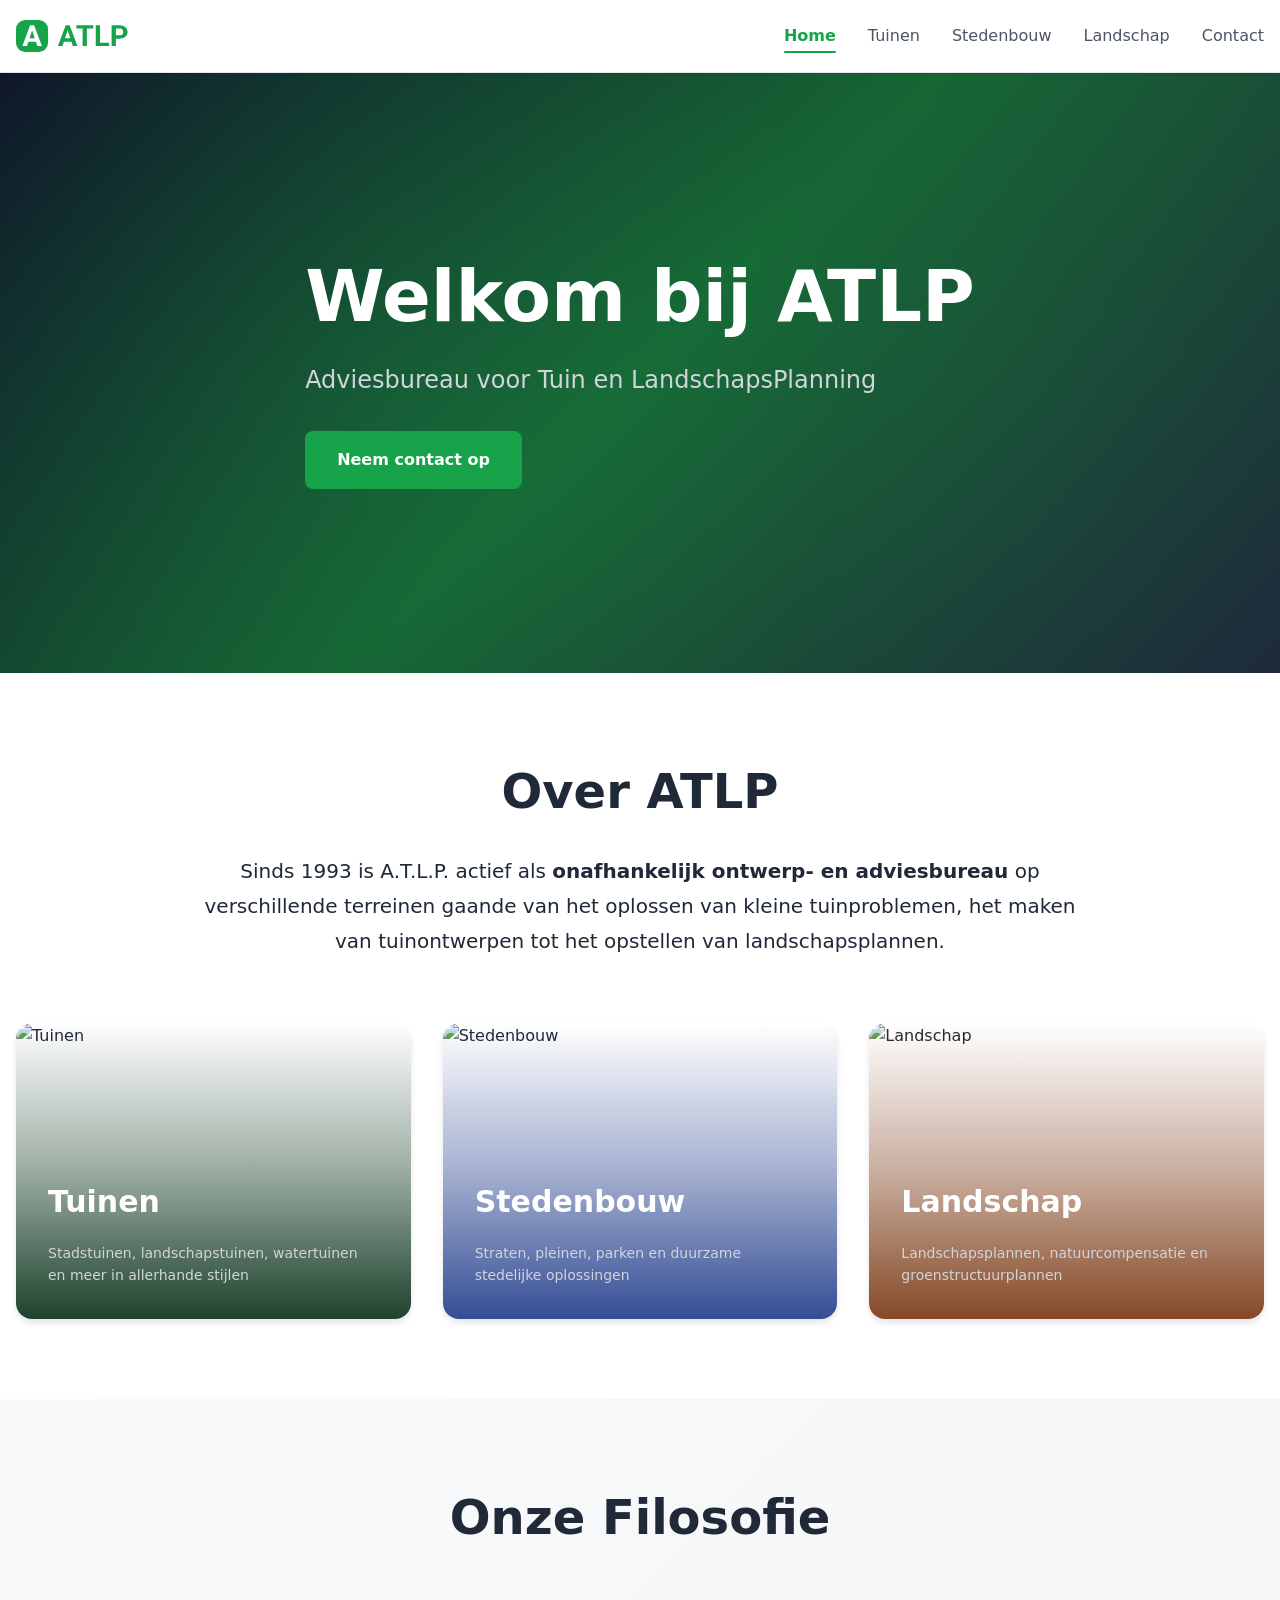
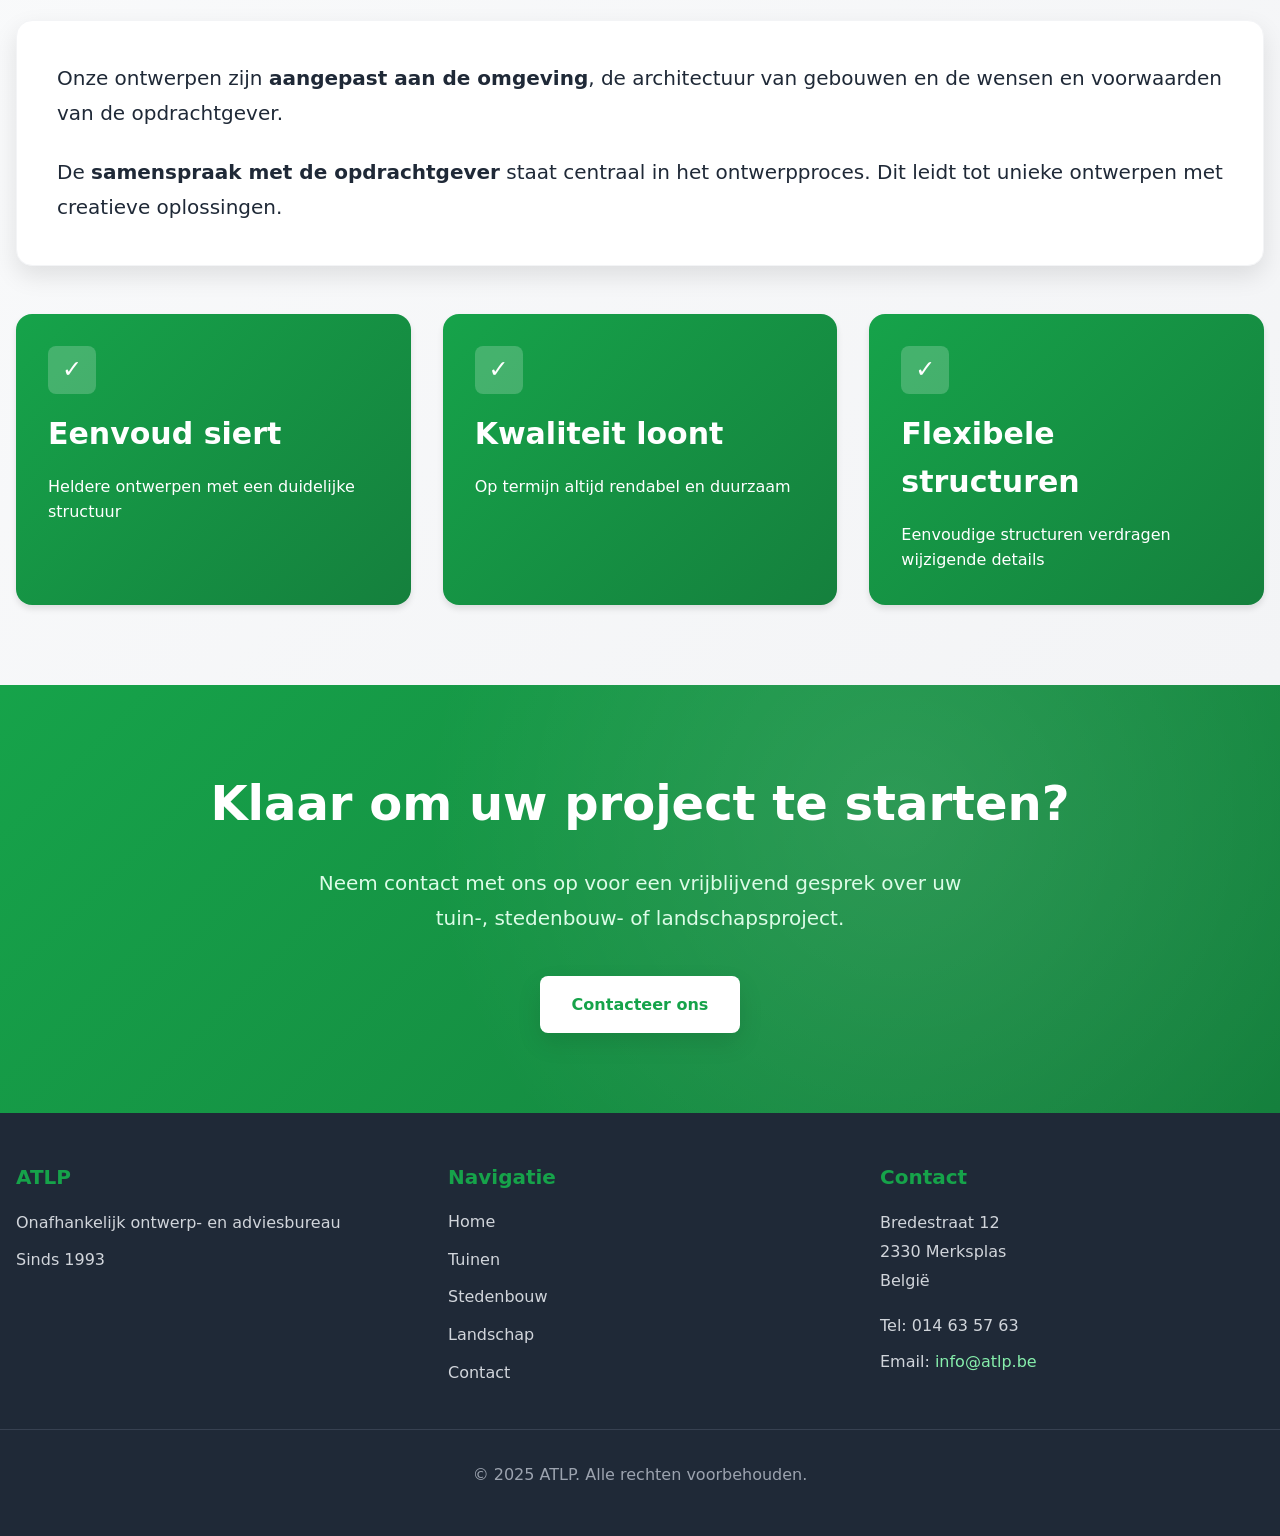
==== index.html @ 0d9b4c8e "index.html" ====
<!DOCTYPE html>
<html lang="nl">
<head>
  <meta charset="UTF-8">
  <meta name="viewport" content="width=device-width, initial-scale=1.0">
  <title>ATLP - Tuin-, Landschaps- en Stedenbouwkundig Adviesbureau</title>
  <meta name="description" content="Sinds 1993 uw partner in tuin- en landschapsontwerp. ATLP is een onafhankelijk ontwerp- en adviesbureau.">
  <link rel="stylesheet" href="style.css">
</head>
<body>
  <!-- Header -->
  <header>
    <div class="header-container">
      <a href="index.html" class="logo">
        <span class="logo-icon"><img src="images/logo-atlp.svg" alt="ATLP"></span>
      </a>
      
      <button class="mobile-menu-toggle" onclick="toggleMenu()" aria-label="Menu">
        ☰
      </button>
      
      <nav id="mainNav">
        <ul>
          <li><a href="index.html" class="active">Home</a></li>
          <li><a href="tuinen.html">Tuinen</a></li>
          <li><a href="stedenbouw.html">Stedenbouw</a></li>
          <li><a href="landschap.html">Landschap</a></li>
          <li><a href="contact.html">Contact</a></li>
        </ul>
      </nav>
    </div>
  </header>

  <!-- Main Content -->
  <main>
    <!-- Hero Section -->
    <section class="hero hero-home">
      <div class="hero-content">
        <h1>Welkom bij ATLP</h1>
        <p>Adviesbureau voor Tuin en LandschapsPlanning</p>
        <a href="contact.html" class="btn btn-primary">Neem contact op</a>
      </div>
    </section>

    <!-- About Section -->
    <section class="section-white">
      <div class="container">
        <div class="text-center mb-8">
          <h2>Over ATLP</h2>
          <p class="text-xl" style="max-width: 56rem; margin: 0 auto;">
            Sinds 1993 is A.T.L.P. actief als <strong>onafhankelijk ontwerp- en adviesbureau</strong> op 
            verschillende terreinen gaande van het oplossen van kleine tuinproblemen, het maken van 
            tuinontwerpen tot het opstellen van landschapsplannen.
          </p>
        </div>

        <!-- Services Grid -->
        <div class="grid grid-3">
          <a href="tuinen.html" class="card">
            <div class="card-image">
              <img src="https://images.unsplash.com/photo-1765182104977-3cd0dbac187c?crop=entropy&cs=tinysrgb&fit=max&fm=jpg&ixid=M3w3Nzg4Nzd8MHwxfHNlYXJjaHwxfHxtb2Rlcm4lMjBnYXJkZW4lMjBsYW5kc2NhcGUlMjBkZXNpZ258ZW58MXx8fHwxNzcyMTg1MDU4fDA&ixlib=rb-4.1.0&q=80&w=1080" alt="Tuinen">
              <div class="card-overlay" style="background: linear-gradient(to top, rgba(5, 46, 22, 0.9), rgba(5, 46, 22, 0.4), transparent);"></div>
            </div>
            <div class="card-content">
              <h3>Tuinen</h3>
              <p style="color: #d1d5db; font-size: 0.875rem;">Stadstuinen, landschapstuinen, watertuinen en meer in allerhande stijlen</p>
            </div>
          </a>

          <a href="stedenbouw.html" class="card">
            <div class="card-image">
              <img src="https://images.unsplash.com/photo-1760381587423-d56d2701c3df?crop=entropy&cs=tinysrgb&fit=max&fm=jpg&ixid=M3w3Nzg4Nzd8MHwxfHNlYXJjaHwxfHx1cmJhbiUyMHBsYW5uaW5nJTIwY2l0eSUyMHNxdWFyZXxlbnwxfHx8fDE3NzIxODUwNTh8MA&ixlib=rb-4.1.0&q=80&w=1080" alt="Stedenbouw">
              <div class="card-overlay" style="background: linear-gradient(to top, rgba(30, 58, 138, 0.9), rgba(30, 58, 138, 0.4), transparent);"></div>
            </div>
            <div class="card-content">
              <h3>Stedenbouw</h3>
              <p style="color: #d1d5db; font-size: 0.875rem;">Straten, pleinen, parken en duurzame stedelijke oplossingen</p>
            </div>
          </a>

          <a href="landschap.html" class="card">
            <div class="card-image">
              <img src="https://images.unsplash.com/photo-1665523456890-4a3362b7b66c?crop=entropy&cs=tinysrgb&fit=max&fm=jpg&ixid=M3w3Nzg4Nzd8MHwxfHNlYXJjaHwxfHxsYW5kc2NhcGUlMjBhcmNoaXRlY3R1cmUlMjBuYXR1cmV8ZW58MXx8fHwxNzcyMTg1MDU4fDA&ixlib=rb-4.1.0&q=80&w=1080" alt="Landschap">
              <div class="card-overlay" style="background: linear-gradient(to top, rgba(120, 53, 15, 0.9), rgba(120, 53, 15, 0.4), transparent);"></div>
            </div>
            <div class="card-content">
              <h3>Landschap</h3>
              <p style="color: #d1d5db; font-size: 0.875rem;">Landschapsplannen, natuurcompensatie en groenstructuurplannen</p>
            </div>
          </a>
        </div>
      </div>
    </section>

    <!-- Philosophy Section -->
    <section class="section-gray">
      <div class="container">
        <h2 class="text-center mb-8">Onze Filosofie</h2>
        
        <div style="max-width: 80rem; margin: 0 auto;">
          <div class="info-box">
            <p class="text-xl mb-3">
              Onze ontwerpen zijn <strong>aangepast aan de omgeving</strong>, de architectuur van 
              gebouwen en de wensen en voorwaarden van de opdrachtgever.
            </p>
            <p class="text-xl">
              De <strong>samenspraak met de opdrachtgever</strong> staat centraal in het ontwerpproces. 
              Dit leidt tot unieke ontwerpen met creatieve oplossingen.
            </p>
          </div>

          <div class="grid grid-3">
            <div class="feature-card">
              <div class="feature-icon">✓</div>
              <h3>Eenvoud siert</h3>
              <p>Heldere ontwerpen met een duidelijke structuur</p>
            </div>
            <div class="feature-card">
              <div class="feature-icon">✓</div>
              <h3>Kwaliteit loont</h3>
              <p>Op termijn altijd rendabel en duurzaam</p>
            </div>
            <div class="feature-card">
              <div class="feature-icon">✓</div>
              <h3>Flexibele structuren</h3>
              <p>Eenvoudige structuren verdragen wijzigende details</p>
            </div>
          </div>
        </div>
      </div>
    </section>

    <!-- CTA Section -->
    <section class="section-green">
      <div class="container text-center" style="position: relative; z-index: 1;">
        <h2 style="font-size: 3rem;">Klaar om uw project te starten?</h2>
        <p class="text-xl mb-4" style="max-width: 42rem; margin: 0 auto 2.5rem; color: #dcfce7;">
          Neem contact met ons op voor een vrijblijvend gesprek over uw tuin-, 
          stedenbouw- of landschapsproject.
        </p>
        <a href="contact.html" class="btn btn-secondary">Contacteer ons</a>
      </div>
    </section>
  </main>

  <!-- Footer -->
  <footer>
    <div class="footer-container">
      <div class="footer-section">
        <h3>ATLP</h3>
        <p>Onafhankelijk ontwerp- en adviesbureau</p>
        <p>Sinds 1993</p>
      </div>
      <div class="footer-section">
        <h3>Navigatie</h3>
        <ul class="footer-nav">
          <li><a href="index.html">Home</a></li>
          <li><a href="tuinen.html">Tuinen</a></li>
          <li><a href="stedenbouw.html">Stedenbouw</a></li>
          <li><a href="landschap.html">Landschap</a></li>
          <li><a href="contact.html">Contact</a></li>
        </ul>
      </div>
      <div class="footer-section">
        <h3>Contact</h3>
        <p>Bredestraat 12<br>2330 Merksplas<br>België</p>
        <p class="mt-2">Tel: 014 63 57 63</p>
        <p>Email: <a href="mailto:info@atlp.be">info@atlp.be</a></p>
      </div>
    </div>
    <div class="copyright">
      <div class="container">
        <p>&copy; 2025 ATLP. Alle rechten voorbehouden.</p>
      </div>
    </div>
  </footer>

  <script>
    function toggleMenu() {
      const nav = document.getElementById('mainNav');
      nav.classList.toggle('active');
    }
  </script>
</body>
</html>
---- style.css ----
/* ATLP Website - Gezamenlijke Stylesheet */

/* === Reset & Base === */
* {
  margin: 0;
  padding: 0;
  box-sizing: border-box;
}

body {
  font-family: system-ui, -apple-system, BlinkMacSystemFont, 'Segoe UI', Roboto, 'Helvetica Neue', Arial, sans-serif;
  line-height: 1.6;
  color: #1f2937;
  min-height: 100vh;
  display: flex;
  flex-direction: column;
}

img {
  max-width: 100%;
  height: auto;
  display: block;
}

a {
  text-decoration: none;
  color: inherit;
}

/* === Header & Navigation === */
header {
  background: white;
  box-shadow: 0 1px 3px rgba(0, 0, 0, 0.1);
  position: auto;
  top: 0;
  z-index: 1000;
  border-bottom: 1px solid #e5e7eb;
}

.header-container {
  max-width: 1280px;
  margin: 0 auto;
  padding: 1.25rem 1rem;
  display: flex;
  justify-content: space-between;
  align-items: center;
}

.logo {
  display: flex;
  align-items: center;
  gap: 0.75rem;
  font-size: 1.5rem;
  font-weight: bold;
  color: #16a34a;
  transition: color 0.3s;
}

.logo:hover {
  color: #15803d;
}

.logo-icon {
  width: 10rem;
  height: 2rem;
  display: flex;
}

nav ul {
  display: flex;
  list-style: none;
  gap: 2rem;
}

nav a {
  color: #4b5563;
  font-weight: 500;
  transition: color 0.3s;
  position: relative;
  padding: 0.5rem 0;
}

nav a:hover {
  color: #16a34a;
}

nav a.active {
  color: #16a34a;
  font-weight: 600;
}

nav a.active::after {
  content: '';
  position: absolute;
  bottom: 0;
  left: 0;
  right: 0;
  height: 2px;
  background: #16a34a;
  border-radius: 2px;
}

/* Mobile menu toggle */
.mobile-menu-toggle {
  display: none;
  background: none;
  border: none;
  font-size: 1.5rem;
  cursor: pointer;
  color: #4b5563;
}

@media (max-width: 768px) {
  .mobile-menu-toggle {
    display: block;
  }
  
  nav {
    display: none;
    position: absolute;
    top: 100%;
    left: 0;
    right: 0;
    background: white;
    box-shadow: 0 4px 6px rgba(0, 0, 0, 0.1);
  }
  
  nav.active {
    display: block;
  }
  
  nav ul {
    flex-direction: column;
    gap: 0;
    padding: 1rem;
  }
  
  nav a {
    display: block;
    padding: 1rem;
    border-bottom: 1px solid #f3f4f6;
  }
}

/* === Main Content === */
main {
  flex: 1;
}

/* === Container === */
.container {
  max-width: 1280px;
  margin: 0 auto;
  padding: 0 1rem;
}

/* === Hero Sections === */
.hero {
  position: relative;
  height: 600px;
  color: white;
  overflow: hidden;
  display: flex;
  align-items: center;
}

.hero.hero-home {
  background: linear-gradient(135deg, #0f172a 0%, #166534 50%, #1e293b 100%);
}

.hero.hero-tuinen {
  background: linear-gradient(135deg, #065f46 0%, #10b981 50%, #064e3b 100%);
}

.hero.hero-stedenbouw {
  background: linear-gradient(135deg, #1e3a8a 0%, #3b82f6 50%, #1e40af 100%);
}

.hero.hero-landschap {
  background: linear-gradient(135deg, #78350f 0%, #f59e0b 50%, #92400e 100%);
}

.hero.hero-contact {
  background: linear-gradient(135deg, #0f172a 0%, #166534 50%, #1e293b 100%);
  height: 400px;
}

.hero::before {
  content: '';
  position: absolute;
  inset: 0;
  background: radial-gradient(circle at 30% 50%, rgba(34, 197, 94, 0.1), transparent 50%);
}

.hero::after {
  content: '';
  position: absolute;
  inset: 0;
  background: radial-gradient(circle at 70% 50%, rgba(34, 197, 94, 0.05), transparent 50%);
}

.hero-content {
  position: relative;
  z-index: 1;
  max-width: 1280px;
  margin: 0 auto;
  padding: 0 1rem;
}

.hero h1 {
  font-size: 4.5rem;
  font-weight: bold;
  margin-bottom: 1.5rem;
  line-height: 1.1;
}

.hero p {
  font-size: 1.5rem;
  margin-bottom: 2rem;
  color: #d1d5db;
  max-width: 48rem;
}

@media (max-width: 768px) {
  .hero {
    height: 400px;
  }
  
  .hero h1 {
    font-size: 2.5rem;
  }
  
  .hero p {
    font-size: 1.125rem;
  }
}

/* === Buttons === */
.btn {
  display: inline-block;
  padding: 1rem 2rem;
  border-radius: 0.5rem;
  font-weight: 600;
  transition: all 0.3s;
  cursor: pointer;
  border: none;
  font-size: 1rem;
}

.btn-primary {
  background: #16a34a;
  color: white;
}

.btn-primary:hover {
  background: #15803d;
  transform: scale(1.05);
}

.btn-secondary {
  background: white;
  color: #16a34a;
  box-shadow: 0 10px 25px rgba(0, 0, 0, 0.1);
}

.btn-secondary:hover {
  background: #f9fafb;
  transform: scale(1.05);
}

.btn-blue {
  background: white;
  color: #2563eb;
}

.btn-blue:hover {
  background: #f9fafb;
}

.btn-amber {
  background: #d97706;
  color: white;
}

.btn-amber:hover {
  background: #b45309;
}

/* === Sections === */
section {
  padding: 5rem 0;
}

.section-white {
  background: white;
}

.section-gray {
  background: linear-gradient(135deg, #f9fafb 0%, #f3f4f6 100%);
}

.section-green {
  background: linear-gradient(135deg, #16a34a 0%, #15803d 100%);
  color: white;
  position: relative;
  overflow: hidden;
}

.section-green::before {
  content: '';
  position: absolute;
  inset: 0;
  background: radial-gradient(circle at 70% 30%, rgba(255, 255, 255, 0.1), transparent 50%);
}

.section-blue {
  background: linear-gradient(135deg, #2563eb 0%, #1d4ed8 100%);
  color: white;
  position: relative;
  overflow: hidden;
}

.section-blue::before {
  content: '';
  position: absolute;
  inset: 0;
  background: radial-gradient(circle at 70% 30%, rgba(255, 255, 255, 0.1), transparent 50%);
}

.section-amber {
  background: linear-gradient(135deg, #d97706 0%, #b45309 100%);
  color: white;
  position: relative;
  overflow: hidden;
}

.section-amber::before {
  content: '';
  position: absolute;
  inset: 0;
  background: radial-gradient(circle at 70% 30%, rgba(255, 255, 255, 0.1), transparent 50%);
}

/* === Typography === */
h1 {
  font-size: 3.75rem;
  font-weight: bold;
  margin-bottom: 1.5rem;
}

h2 {
  font-size: 3rem;
  font-weight: bold;
  margin-bottom: 1.5rem;
}

h3 {
  font-size: 1.875rem;
  font-weight: bold;
  margin-bottom: 1rem;
}

.text-center {
  text-align: center;
}

.text-xl {
  font-size: 1.25rem;
  line-height: 1.75;
}

.text-lg {
  font-size: 1.125rem;
  line-height: 1.75;
}

/* === Grid Layouts === */
.grid {
  display: grid;
  gap: 2rem;
}

.grid-3 {
  grid-template-columns: repeat(3, 1fr);
}

.grid-2 {
  grid-template-columns: repeat(2, 1fr);
}

@media (max-width: 768px) {
  .grid-3,
  .grid-2 {
    grid-template-columns: 1fr;
  }
}

/* === Cards === */
.card {
  background: white;
  border-radius: 1rem;
  box-shadow: 0 4px 6px rgba(0, 0, 0, 0.1);
  overflow: hidden;
  transition: all 0.3s;
  position: relative;
}

.card:hover {
  transform: translateY(-0.5rem);
  box-shadow: 0 20px 25px rgba(0, 0, 0, 0.15);
}

.card-image {
  aspect-ratio: 4/3;
  overflow: hidden;
  position: relative;
}

.card-image img {
  width: 100%;
  height: 100%;
  object-fit: cover;
  transition: transform 0.5s;
}

.card:hover .card-image img {
  transform: scale(1.1);
}

.card-overlay {
  position: absolute;
  inset: 0;
  background: linear-gradient(to top, rgba(0, 0, 0, 0.9), rgba(0, 0, 0, 0.4), transparent);
}

.card-content {
  position: absolute;
  bottom: 0;
  left: 0;
  right: 0;
  padding: 2rem;
  color: white;
}

.card-icon {
  width: 2rem;
  height: 2rem;
  margin-right: 0.75rem;
  display: inline-block;
  vertical-align: middle;
}

/* Service Cards */
.service-card {
  background: white;
  padding: 2rem;
  border-radius: 1rem;
  box-shadow: 0 4px 6px rgba(0, 0, 0, 0.1);
  transition: all 0.3s;
}

.service-card:hover {
  transform: translateY(-0.25rem);
  box-shadow: 0 20px 25px rgba(0, 0, 0, 0.15);
}

.service-icon {
  width: 3.5rem;
  height: 3.5rem;
  background: linear-gradient(135deg, #16a34a, #15803d);
  border-radius: 0.75rem;
  display: flex;
  align-items: center;
  justify-content: center;
  color: white;
  font-size: 1.5rem;
  font-weight: bold;
  margin-bottom: 1rem;
}

/* Feature Cards */
.feature-card {
  background: linear-gradient(135deg, #16a34a, #15803d);
  color: white;
  padding: 2rem;
  border-radius: 1rem;
  box-shadow: 0 4px 6px rgba(0, 0, 0, 0.1);
}

.feature-card.blue {
  background: linear-gradient(135deg, #3b82f6, #2563eb);
}

.feature-card.amber {
  background: linear-gradient(135deg, #f59e0b, #d97706);
}

.feature-icon {
  width: 3rem;
  height: 3rem;
  background: rgba(255, 255, 255, 0.2);
  border-radius: 0.5rem;
  display: flex;
  align-items: center;
  justify-content: center;
  font-size: 1.5rem;
  margin-bottom: 1rem;
}

/* Info Box */
.info-box {
  background: white;
  padding: 2.5rem;
  border-radius: 1rem;
  box-shadow: 0 10px 25px rgba(0, 0, 0, 0.1);
  margin-bottom: 3rem;
  border: 1px solid #f3f4f6;
}

/* === Contact Info === */
.contact-grid {
  display: grid;
  grid-template-columns: repeat(2, 1fr);
  gap: 4rem;
  margin-bottom: 4rem;
}

@media (max-width: 768px) {
  .contact-grid {
    grid-template-columns: 1fr;
    gap: 2rem;
  }
}

.contact-info {
  display: flex;
  align-items: flex-start;
  gap: 1rem;
  margin-bottom: 2rem;
}

.contact-icon {
  width: 3rem;
  height: 3rem;
  background: #dcfce7;
  border-radius: 0.75rem;
  display: flex;
  align-items: center;
  justify-content: center;
  flex-shrink: 0;
  color: #16a34a;
  font-size: 1.5rem;
}

.contact-details h3 {
  font-size: 1.25rem;
  margin-bottom: 0.5rem;
  color: #1f2937;
}

.contact-details a {
  color: #16a34a;
  font-weight: 500;
  transition: color 0.3s;
}

.contact-details a:hover {
  color: #15803d;
}

.person-card {
  background: linear-gradient(135deg, #dcfce7, white);
  padding: 2rem;
  border-radius: 1rem;
  border: 1px solid #bbf7d0;
  margin-bottom: 2rem;
}

.person-card h3 {
  color: #1f2937;
  margin-bottom: 1rem;
}

.person-card p {
  color: #4b5563;
  margin-bottom: 0.5rem;
}

/* === Footer === */
footer {
  background: #1f2937;
  color: white;
  padding: 3rem 0;
  margin-top: auto;
}

.footer-container {
  max-width: 1280px;
  margin: 0 auto;
  padding: 0 1rem;
  display: grid;
  grid-template-columns: repeat(3, 1fr);
  gap: 3rem;
}

@media (max-width: 768px) {
  .footer-container {
    grid-template-columns: 1fr;
    gap: 2rem;
  }
}

.footer-section h3 {
  font-size: 1.25rem;
  margin-bottom: 1rem;
  color: #16a34a;
}

.footer-section p {
  color: #d1d5db;
  margin-bottom: 0.5rem;
  line-height: 1.8;
}

.footer-section a {
  color: #86efac;
  transition: color 0.3s;
}

.footer-section a:hover {
  color: #4ade80;
}

.footer-nav {
  list-style: none;
}

.footer-nav li {
  margin-bottom: 0.75rem;
}

.footer-nav a {
  color: #d1d5db;
  transition: color 0.3s;
}

.footer-nav a:hover {
  color: white;
}

.copyright {
  text-align: center;
  padding-top: 2rem;
  margin-top: 2rem;
  border-top: 1px solid #374151;
  color: #9ca3af;
}

/* === Utilities === */
.mb-1 { margin-bottom: 0.5rem; }
.mb-2 { margin-bottom: 1rem; }
.mb-3 { margin-bottom: 1.5rem; }
.mb-4 { margin-bottom: 2rem; }
.mb-6 { margin-bottom: 3rem; }
.mb-8 { margin-bottom: 4rem; }

.mt-2 { margin-top: 1rem; }
.mt-4 { margin-top: 2rem; }

.relative { position: relative; }

/* === Image Gallery === */
.image-feature {
  border-radius: 1rem;
  box-shadow: 0 20px 25px rgba(0, 0, 0, 0.15);
  overflow: hidden;
}

.image-feature img {
  width: 100%;
  height: auto;
}

/* === List Styles === */
.bullet-list {
  list-style: none;
  margin-top: 1.5rem;
}

.bullet-list li {
  display: flex;
  align-items: flex-start;
  gap: 0.75rem;
  margin-bottom: 0.75rem;
}

.bullet-list .bullet {
  color: #16a34a;
  font-weight: bold;
  font-size: 1.25rem;
  flex-shrink: 0;
}

.bullet-list.blue .bullet {
  color: #3b82f6;
}

.bullet-list.amber .bullet {
  color: #f59e0b;
}

/* === Numbered Cards === */
.numbered-card {
  background: white;
  padding: 2rem;
  border-radius: 1rem;
  box-shadow: 0 4px 6px rgba(0, 0, 0, 0.1);
  transition: all 0.3s;
  display: flex;
  gap: 1.5rem;
}

.numbered-card:hover {
  transform: translateY(-0.25rem);
  box-shadow: 0 20px 25px rgba(0, 0, 0, 0.15);
}

.number-badge {
  width: 3.5rem;
  height: 3.5rem;
  background: linear-gradient(135deg, #3b82f6, #2563eb);
  border-radius: 0.75rem;
  display: flex;
  align-items: center;
  justify-content: center;
  color: white;
  font-size: 1.25rem;
  font-weight: bold;
  flex-shrink: 0;
  box-shadow: 0 4px 6px rgba(0, 0, 0, 0.1);
}

.number-badge.amber {
  background: linear-gradient(135deg, #f59e0b, #d97706);
}

/* === Approach Section === */
.approach-item {
  display: flex;
  align-items: flex-start;
  gap: 1rem;
  margin-bottom: 1.5rem;
}

.approach-bullet {
  width: 0.75rem;
  height: 0.75rem;
  background: #3b82f6;
  border-radius: 50%;
  flex-shrink: 0;
  margin-top: 0.5rem;
}

.approach-bullet.amber {
  background: #f59e0b;
}

/* === Responsive === */
@media (max-width: 1024px) {
  h1 {
    font-size: 3rem;
  }
  
  h2 {
    font-size: 2.25rem;
  }
  
  section {
    padding: 3rem 0;
  }
}

@media (max-width: 640px) {
  h1 {
    font-size: 2rem;
  }
  
  h2 {
    font-size: 1.875rem;
  }
  
  h3 {
    font-size: 1.5rem;
  }
  
  section {
    padding: 2rem 0;
  }
}
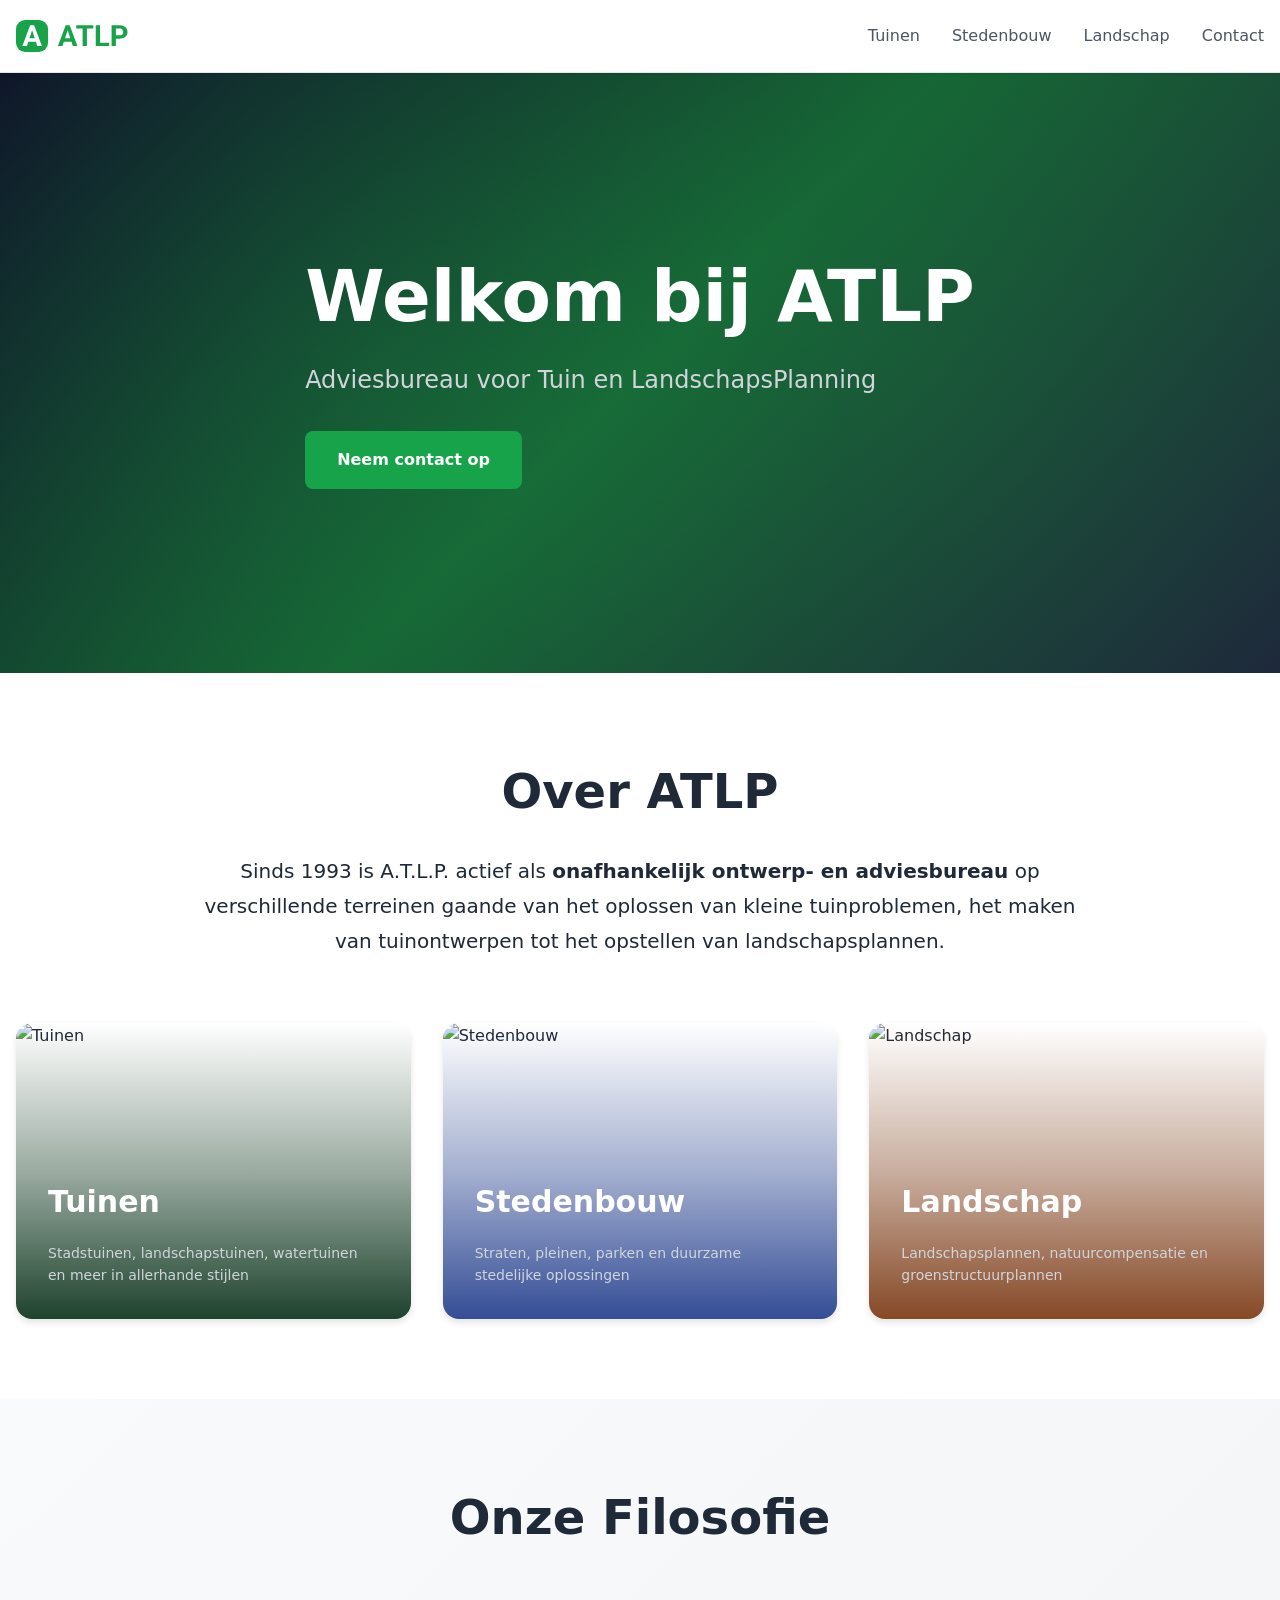
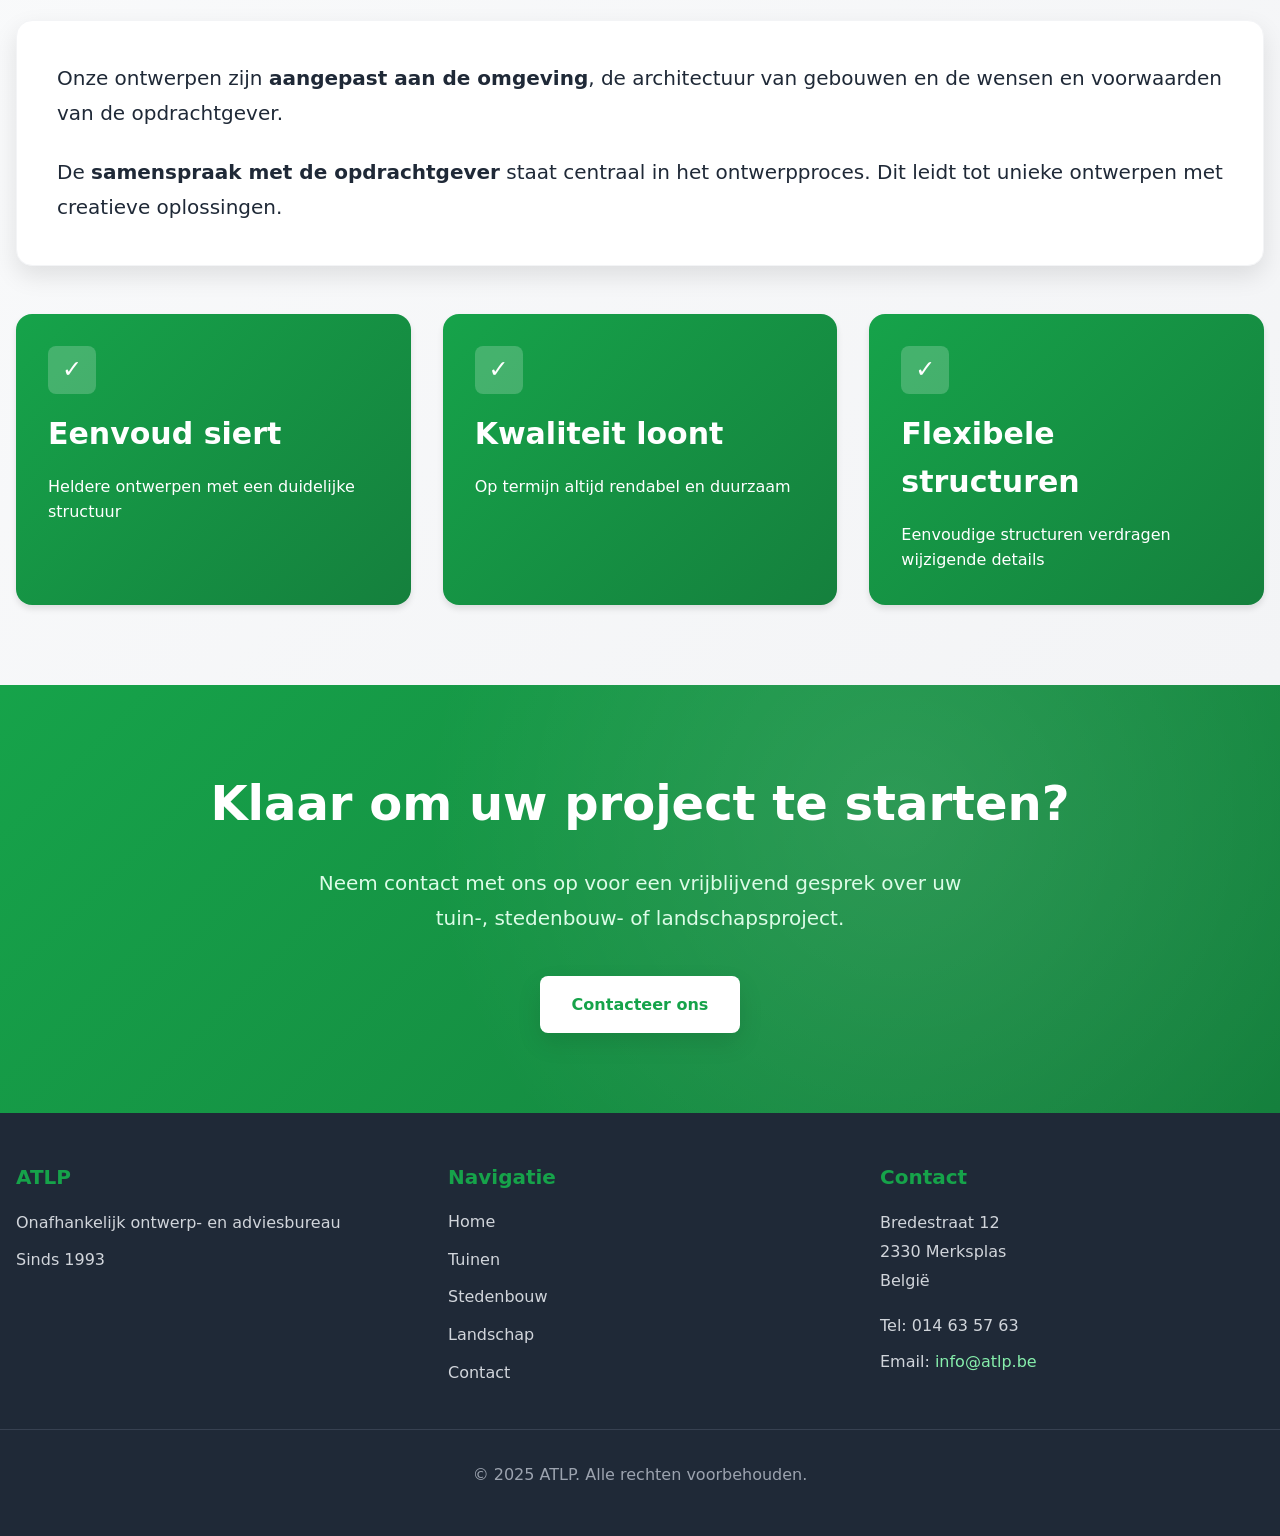
==== commit 64054ff8: "index.html" ====
--- a/index.html
+++ b/index.html
@@ -21,7 +21,6 @@
       
       <nav id="mainNav">
         <ul>
-          <li><a href="index.html" class="active">Home</a></li>
           <li><a href="tuinen.html">Tuinen</a></li>
           <li><a href="stedenbouw.html">Stedenbouw</a></li>
           <li><a href="landschap.html">Landschap</a></li>
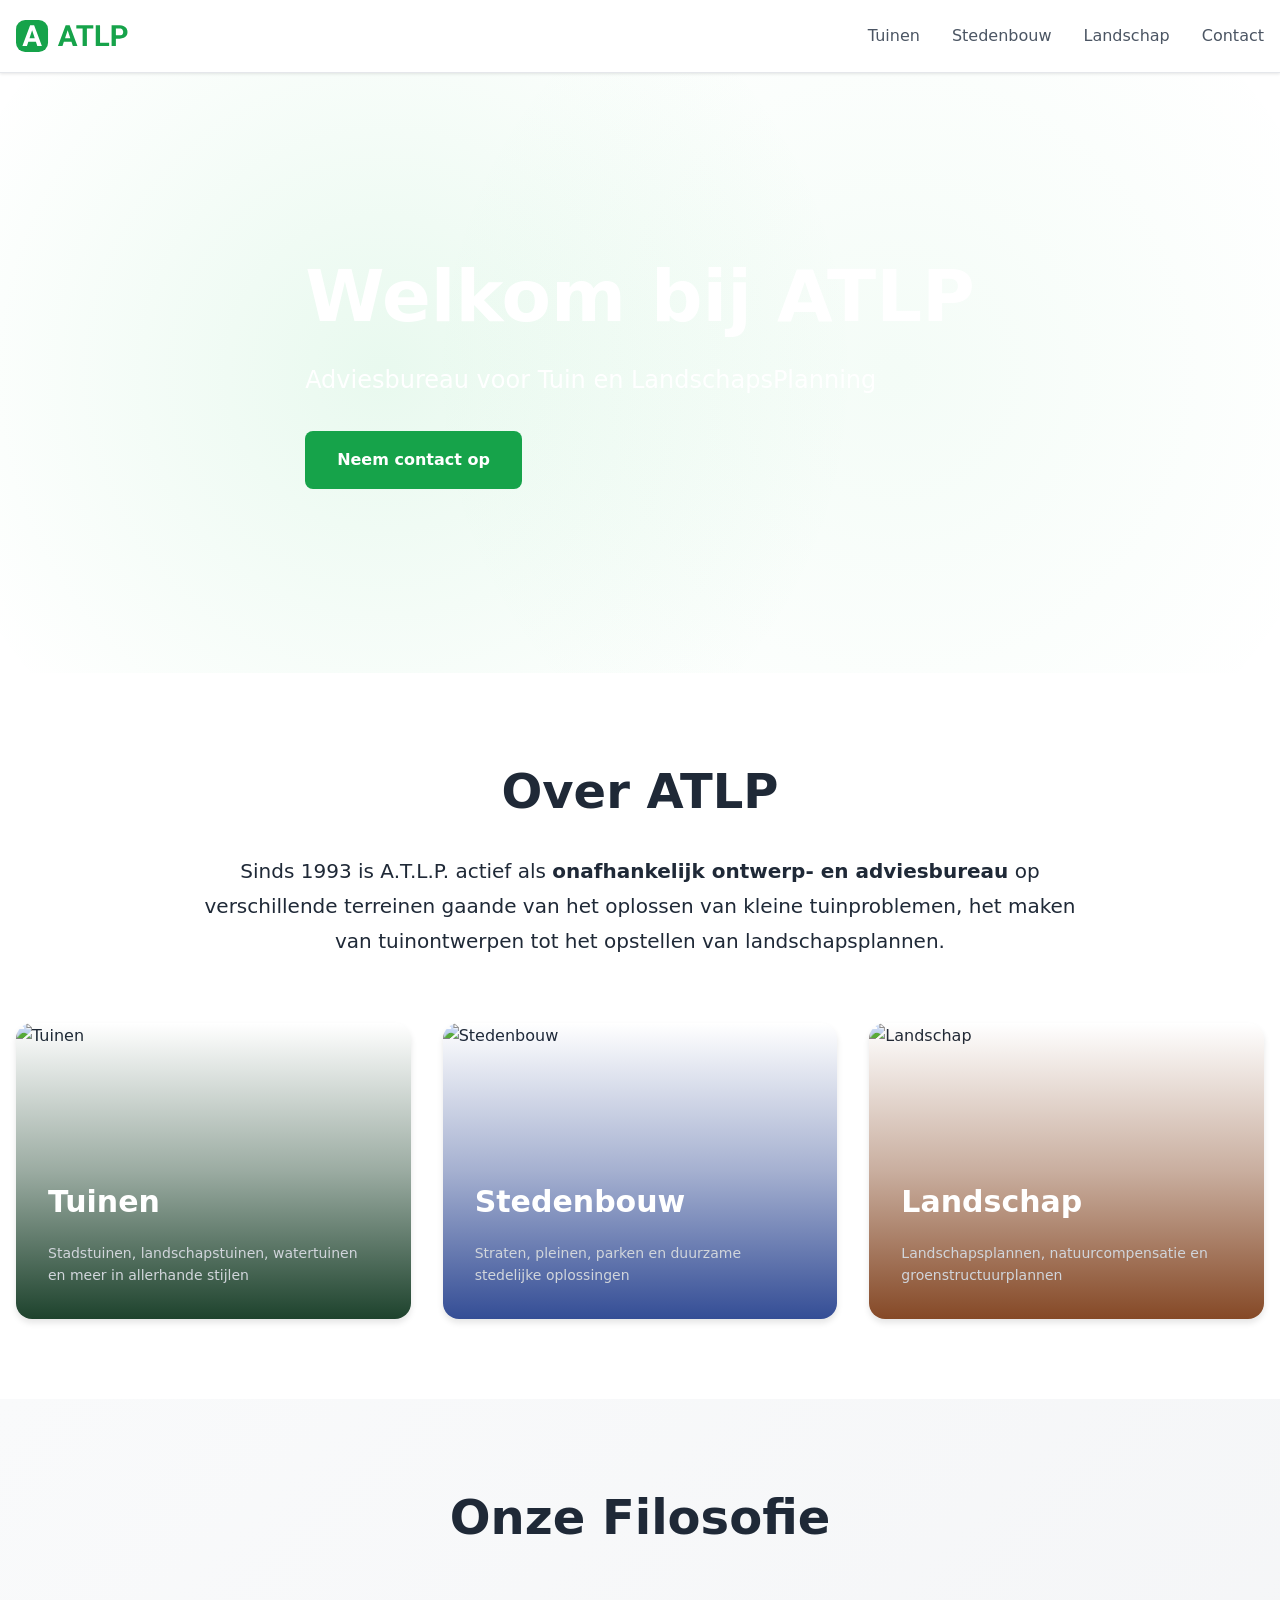
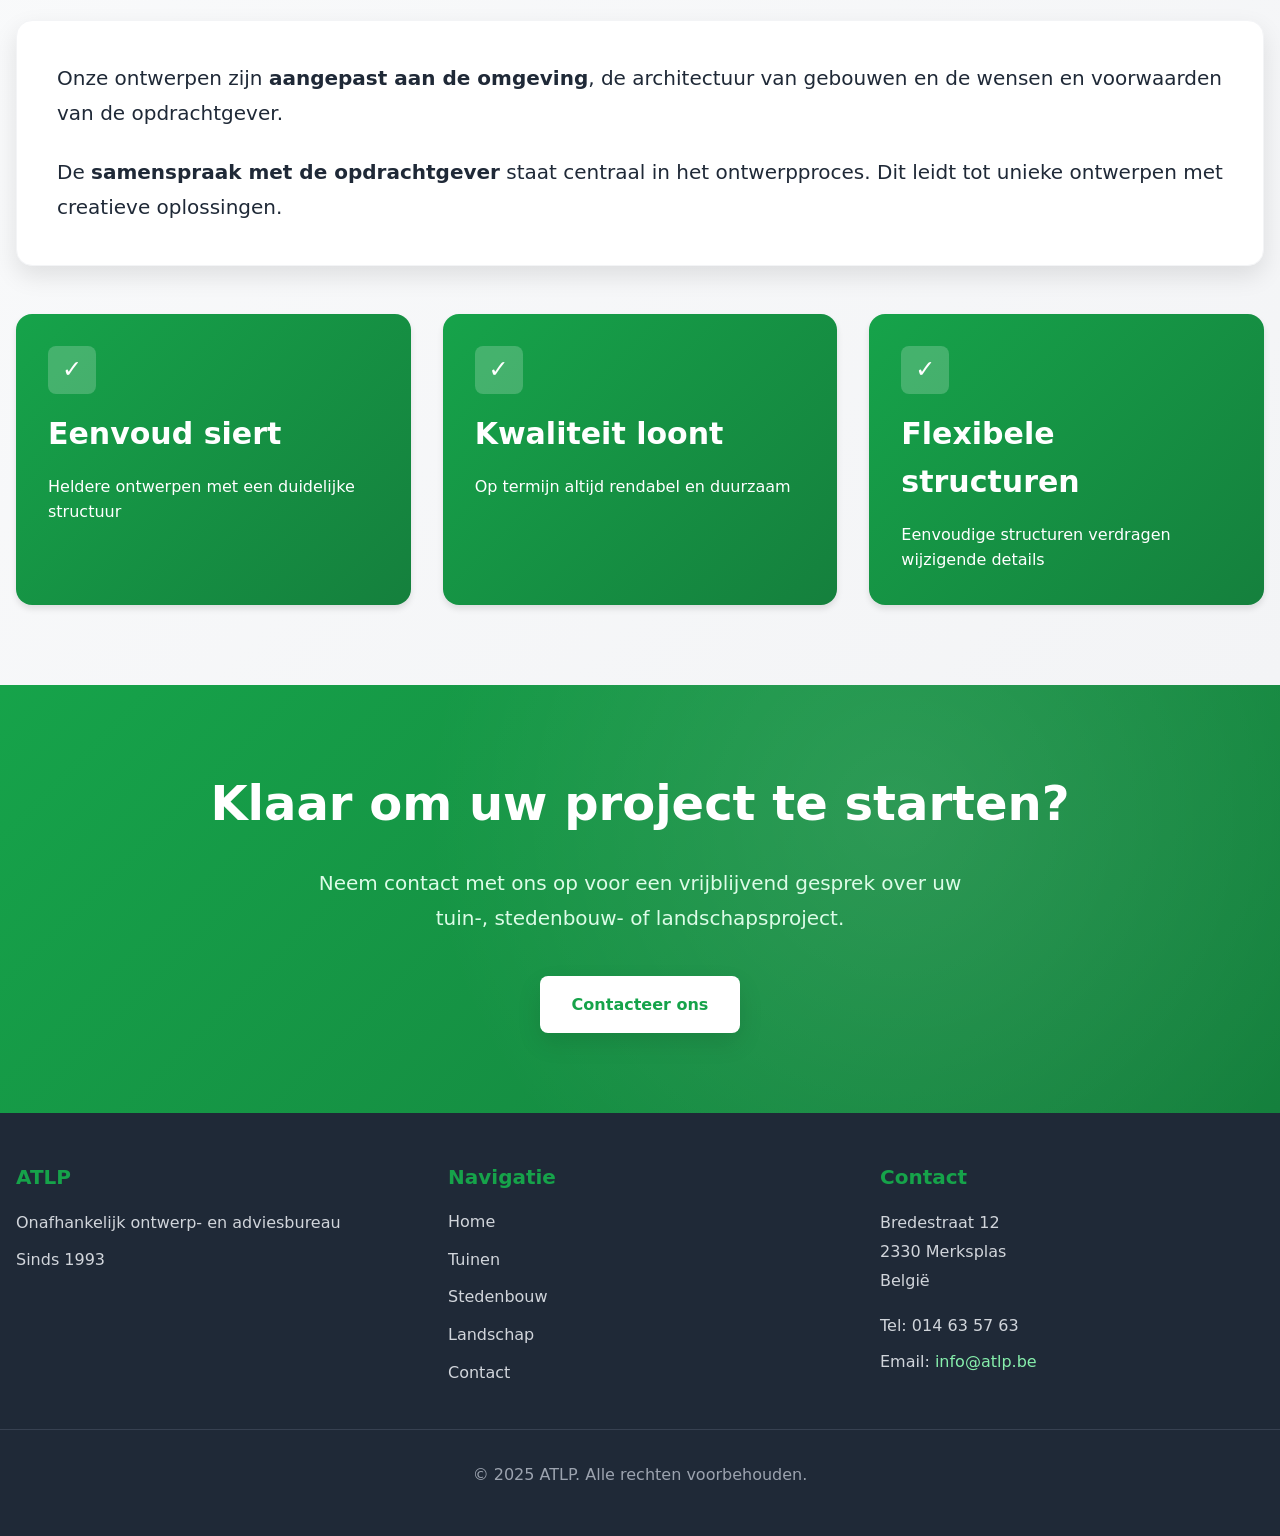
==== commit da82e6e6: "index.html" ====
--- a/index.html
+++ b/index.html
@@ -15,9 +15,7 @@
         <span class="logo-icon"><img src="images/logo-atlp.svg" alt="ATLP"></span>
       </a>
       
-      <button class="mobile-menu-toggle" onclick="toggleMenu()" aria-label="Menu">
-        ☰
-      </button>
+      <button class="mobile-menu-toggle">☰</button>
       
       <nav id="mainNav">
         <ul>
@@ -57,7 +55,7 @@
         <div class="grid grid-3">
           <a href="tuinen.html" class="card">
             <div class="card-image">
-              <img src="https://images.unsplash.com/photo-1765182104977-3cd0dbac187c?crop=entropy&cs=tinysrgb&fit=max&fm=jpg&ixid=M3w3Nzg4Nzd8MHwxfHNlYXJjaHwxfHxtb2Rlcm4lMjBnYXJkZW4lMjBsYW5kc2NhcGUlMjBkZXNpZ258ZW58MXx8fHwxNzcyMTg1MDU4fDA&ixlib=rb-4.1.0&q=80&w=1080" alt="Tuinen">
+              <img src="https://atlp.be/images/tuin/pop.JPG" alt="Tuinen">
               <div class="card-overlay" style="background: linear-gradient(to top, rgba(5, 46, 22, 0.9), rgba(5, 46, 22, 0.4), transparent);"></div>
             </div>
             <div class="card-content">
@@ -68,7 +66,7 @@
 
           <a href="stedenbouw.html" class="card">
             <div class="card-image">
-              <img src="https://images.unsplash.com/photo-1760381587423-d56d2701c3df?crop=entropy&cs=tinysrgb&fit=max&fm=jpg&ixid=M3w3Nzg4Nzd8MHwxfHNlYXJjaHwxfHx1cmJhbiUyMHBsYW5uaW5nJTIwY2l0eSUyMHNxdWFyZXxlbnwxfHx8fDE3NzIxODUwNTh8MA&ixlib=rb-4.1.0&q=80&w=1080" alt="Stedenbouw">
+              <img src="https://atlp.be/images/stedenbouw/kapellen.JPG" alt="Stedenbouw">
               <div class="card-overlay" style="background: linear-gradient(to top, rgba(30, 58, 138, 0.9), rgba(30, 58, 138, 0.4), transparent);"></div>
             </div>
             <div class="card-content">
@@ -79,7 +77,7 @@
 
           <a href="landschap.html" class="card">
             <div class="card-image">
-              <img src="https://images.unsplash.com/photo-1665523456890-4a3362b7b66c?crop=entropy&cs=tinysrgb&fit=max&fm=jpg&ixid=M3w3Nzg4Nzd8MHwxfHNlYXJjaHwxfHxsYW5kc2NhcGUlMjBhcmNoaXRlY3R1cmUlMjBuYXR1cmV8ZW58MXx8fHwxNzcyMTg1MDU4fDA&ixlib=rb-4.1.0&q=80&w=1080" alt="Landschap">
+              <img src="https://atlp.be/images/landschap/kasteel.JPG" alt="Landschap">
               <div class="card-overlay" style="background: linear-gradient(to top, rgba(120, 53, 15, 0.9), rgba(120, 53, 15, 0.4), transparent);"></div>
             </div>
             <div class="card-content">
@@ -180,5 +178,16 @@
       nav.classList.toggle('active');
     }
   </script>
+
+  <script>
+document.addEventListener("DOMContentLoaded", function () {
+  const knop = document.querySelector(".mobile-menu-toggle");
+  const menu = document.querySelector("nav");
+
+  knop.addEventListener("click", function () {
+    menu.classList.toggle("active");
+  });
+});
+</script>
 </body>
 </html>
--- a/style.css
+++ b/style.css
@@ -31,7 +31,7 @@
 header {
   background: white;
   box-shadow: 0 1px 3px rgba(0, 0, 0, 0.1);
-  position: auto;
+  position: relative;
   top: 0;
   z-index: 1000;
   border-bottom: 1px solid #e5e7eb;
@@ -166,6 +166,9 @@
 
 .hero.hero-home {
   background: linear-gradient(135deg, #0f172a 0%, #166534 50%, #1e293b 100%);
+  background-image: url("https://atlp.be/images/algemeen/kantoor.JPG");
+  background-size: cover;
+  background-blend-mode: overlay;
 }
 
 .hero.hero-tuinen {
@@ -217,7 +220,7 @@
 .hero p {
   font-size: 1.5rem;
   margin-bottom: 2rem;
-  color: #d1d5db;
+  color: #ffffff;
   max-width: 48rem;
 }
 
@@ -796,4 +799,46 @@
   section {
     padding: 2rem 0;
   }
-}+}
+
+/* === FIX overflow numbered-card === */
+
+.numbered-card {
+  min-width: 0;
+  width: 100%;
+  flex-wrap: wrap; /* mag onder elkaar op klein scherm */
+}
+
+.numbered-card > * {
+  min-width: 0; /* laat content krimpen */
+}
+
+.numbered-card h3,
+.numbered-card p {
+  word-break: break-word;
+}
+
+/* FIX overflow zonder layout te veranderen */
+
+.grid-2,
+.grid-3 {
+  width: 100%;
+}
+
+.grid > * {
+  min-width: 0;
+}
+
+.service-card,
+.numbered-card {
+  width: 100%;
+  max-width: 100%;
+}
+
+/* Alleen mobiel iets compacter maken */
+@media (max-width: 768px) {
+  .service-card,
+  .numbered-card {
+    padding: 1.25rem; /* iets kleiner dan 2rem */
+  }
+}
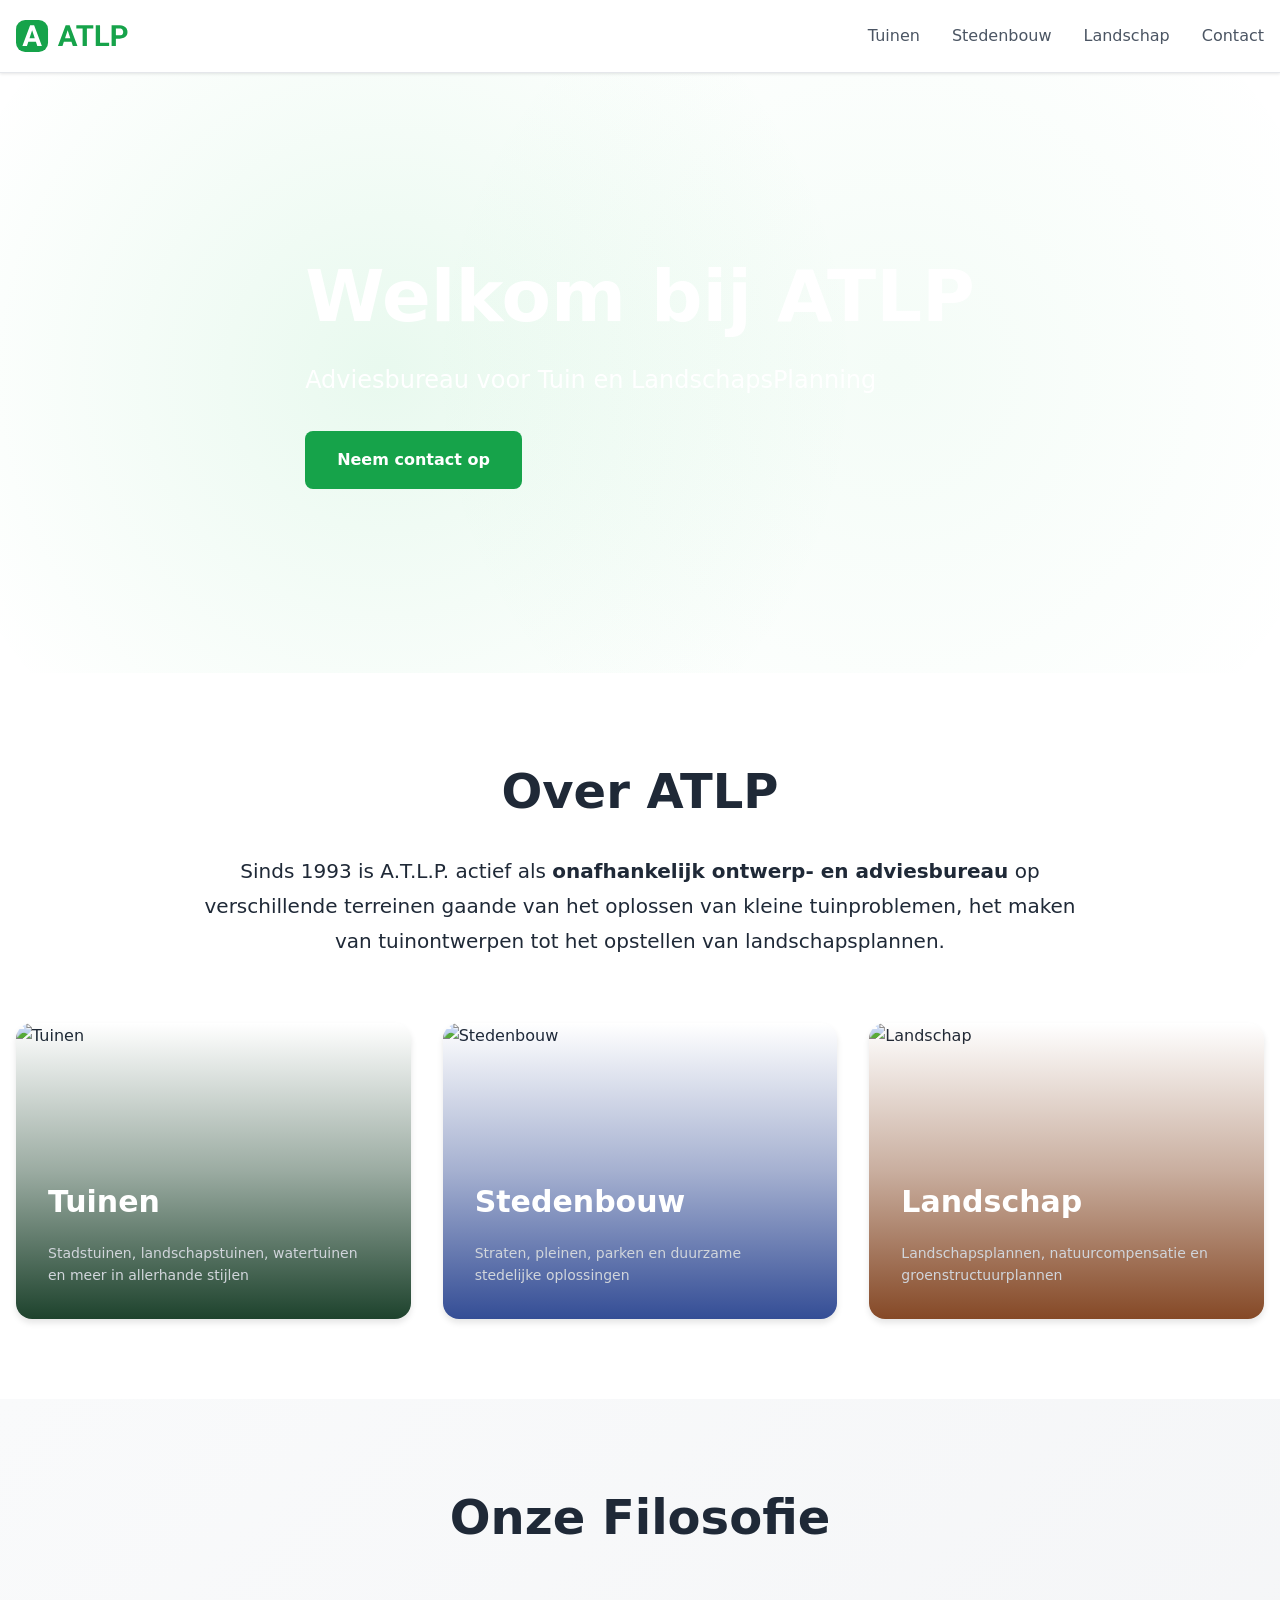
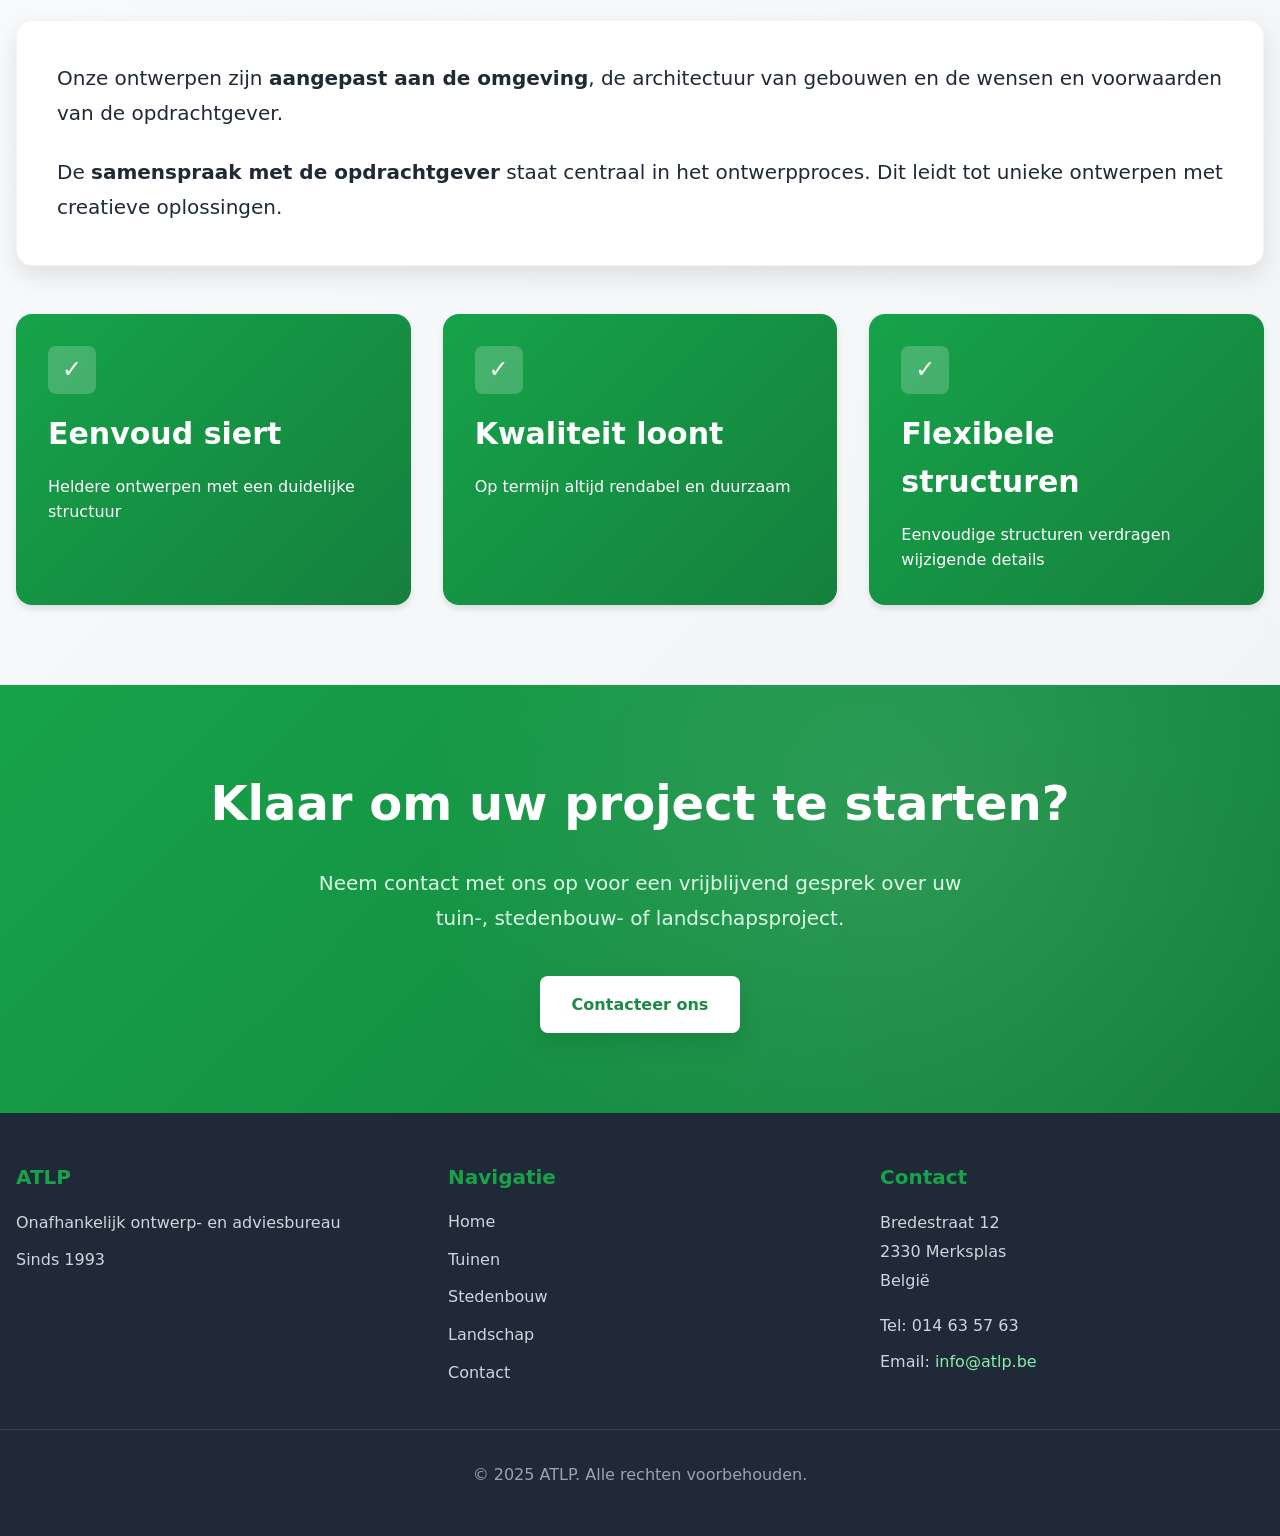
==== commit 30e1a547: "index.html" ====
--- a/index.html
+++ b/index.html
@@ -135,7 +135,7 @@
           Neem contact met ons op voor een vrijblijvend gesprek over uw tuin-, 
           stedenbouw- of landschapsproject.
         </p>
-        <a href="contact.html" class="btn btn-secondary">Contacteer ons</a>
+        <a href="contact.html" class="btn btn-secondaryGreen">Contacteer ons</a>
       </div>
     </section>
   </main>
--- a/style.css
+++ b/style.css
@@ -262,7 +262,13 @@
 
 .btn-secondary {
   background: white;
-  color: #16a34a;
+  color: #2556db;
+  box-shadow: 0 10px 25px rgba(0, 0, 0, 0.1);
+}
+
+.btn-secondaryGreen {
+  background: white;
+  color: #1d8946;
   box-shadow: 0 10px 25px rgba(0, 0, 0, 0.1);
 }
 
@@ -271,6 +277,11 @@
   transform: scale(1.05);
 }
 
+.btn-secondaryGreen:hover {
+  background: #f9fafb;
+  transform: scale(1.05);
+}
+
 .btn-blue {
   background: white;
   color: #2563eb;
@@ -281,12 +292,13 @@
 }
 
 .btn-amber {
-  background: #d97706;
-  color: white;
+  background: white;
+  color: #d97706;
 }
 
 .btn-amber:hover {
-  background: #b45309;
+  background: #f9fafb;
+  transform: scale(1.05);
 }
 
 /* === Sections === */
